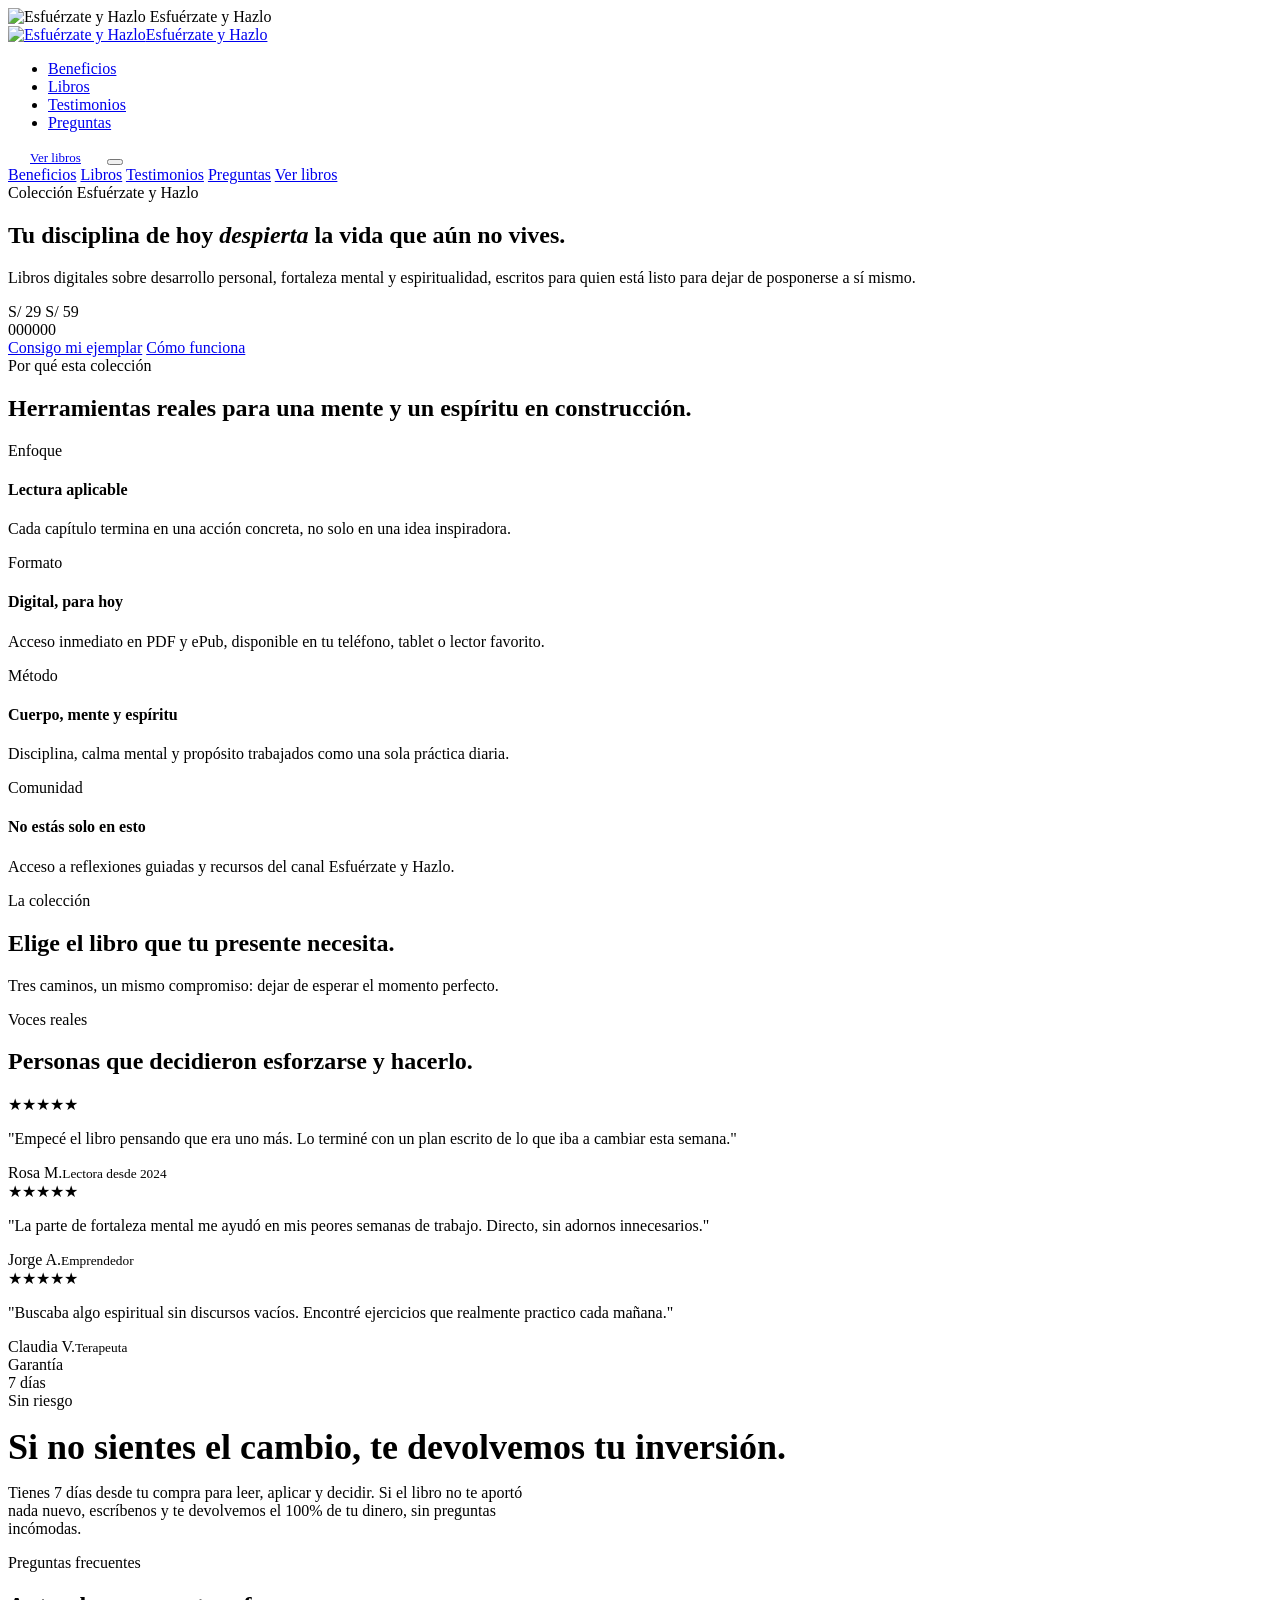
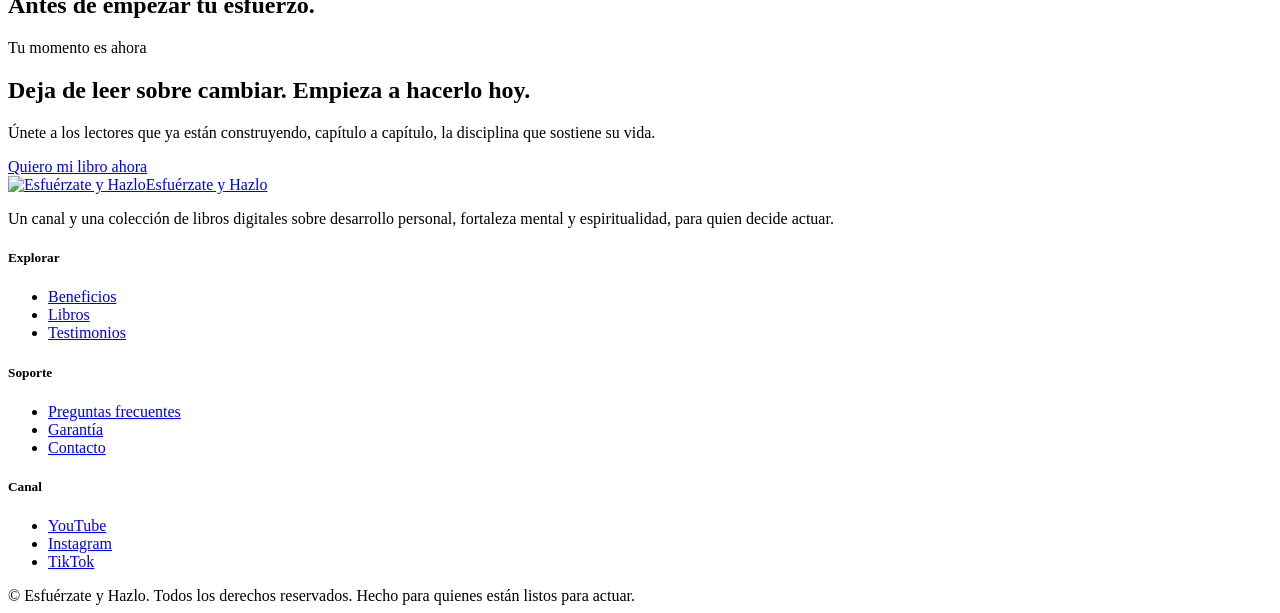
==== index.html @ 5c6d928e "Add files via upload subir al final" ====
<!DOCTYPE html>
<html lang="es">
<head>
<meta charset="UTF-8">
<meta name="viewport" content="width=device-width, initial-scale=1.0">
<title>Esfuérzate y Hazlo — Libros para transformar tu mente y tu espíritu</title>
<meta name="description" content="Libros digitales de desarrollo personal, fortaleza mental y espiritualidad. Esfuérzate y Hazlo: la disciplina que despierta tu propósito.">
<meta property="og:title" content="Esfuérzate y Hazlo">
<meta property="og:description" content="Libros digitales para transformar tu mente, tu disciplina y tu espíritu.">
<meta property="og:type" content="website">
<link rel="preconnect" href="https://fonts.googleapis.com">
<link rel="preconnect" href="https://fonts.gstatic.com" crossorigin>
<link href="https://fonts.googleapis.com/css2?family=Fraunces:ital,opsz,wght@0,9..144,300;0,9..144,500;0,9..144,600;1,9..144,500&family=Work+Sans:wght@300;400;500;600&display=swap" rel="stylesheet">
<link rel="stylesheet" href="css/style.css">
</head>
<body>

<div class="splash" id="splash">
  <img src="img/logo.png" alt="Esfuérzate y Hazlo">
  <span class="eyebrow">Esfuérzate y Hazlo</span>
</div>

<header id="header">
  <div class="wrap">
    <a href="#" class="logo"><img src="img/logo.png" alt="Esfuérzate y Hazlo">Esfuérzate y Hazlo</a>
    <nav>
      <ul>
        <li><a href="#beneficios">Beneficios</a></li>
        <li><a href="#libros">Libros</a></li>
        <li><a href="#testimonios">Testimonios</a></li>
        <li><a href="#faq">Preguntas</a></li>
      </ul>
    </nav>
    <a href="#libros" class="btn btn-gold" style="padding:11px 22px; font-size:13px;">Ver libros</a>
    <button class="nav-toggle" id="navToggle" aria-label="Abrir menú" aria-expanded="false">
      <span></span><span></span><span></span>
    </button>
  </div>
</header>

<div class="mobile-nav" id="mobileNav">
  <a href="#beneficios">Beneficios</a>
  <a href="#libros">Libros</a>
  <a href="#testimonios">Testimonios</a>
  <a href="#faq">Preguntas</a>
  <a href="#libros" class="btn btn-gold">Ver libros</a>
</div>

<!-- HERO -->
<section class="hero">
  <div class="hero-bg" id="heroBg"></div>
  <div class="hero-grain"></div>
  <div class="wrap">
    <div class="hero-copy">
      <span class="eyebrow">Colección Esfuérzate y Hazlo</span>
      <h1>Tu disciplina de hoy <em>despierta</em> la vida que aún no vives.</h1>
      <p class="lede">Libros digitales sobre desarrollo personal, fortaleza mental y espiritualidad, escritos para quien está listo para dejar de posponerse a sí mismo.</p>

      <div class="hero-offer">
        <div class="price-box">
          <span class="price-now" id="heroPrice">S/ 29</span>
          <span class="price-old" id="heroPriceOld">S/ 59</span>
        </div>
        <div class="countdown" id="countdown">
          <span id="cd-h">00</span><span id="cd-m">00</span><span id="cd-s">00</span>
        </div>
      </div>

      <div class="hero-cta">
        <a href="#libros" class="btn btn-gold" id="heroBtn">Consigo mi ejemplar</a>
        <a href="#beneficios" class="btn btn-ghost">Cómo funciona</a>
      </div>
    </div>

    <div class="hero-visual">
      <div class="book-stage" id="bookStage"></div>
      <div class="indicators" id="indicators"></div>
    </div>
  </div>
</section>
<div class="horizon"></div>

<!-- BENEFICIOS -->
<section class="beneficios" id="beneficios">
  <div class="wrap">
    <div class="section-head reveal">
      <span class="eyebrow">Por qué esta colección</span>
      <h2>Herramientas reales para una mente y un espíritu en construcción.</h2>
    </div>
  </div>
  <div class="wrap">
    <div class="ben-grid reveal">
      <div class="ben-item">
        <span class="num">Enfoque</span>
        <h4>Lectura aplicable</h4>
        <p>Cada capítulo termina en una acción concreta, no solo en una idea inspiradora.</p>
      </div>
      <div class="ben-item">
        <span class="num">Formato</span>
        <h4>Digital, para hoy</h4>
        <p>Acceso inmediato en PDF y ePub, disponible en tu teléfono, tablet o lector favorito.</p>
      </div>
      <div class="ben-item">
        <span class="num">Método</span>
        <h4>Cuerpo, mente y espíritu</h4>
        <p>Disciplina, calma mental y propósito trabajados como una sola práctica diaria.</p>
      </div>
      <div class="ben-item">
        <span class="num">Comunidad</span>
        <h4>No estás solo en esto</h4>
        <p>Acceso a reflexiones guiadas y recursos del canal Esfuérzate y Hazlo.</p>
      </div>
    </div>
  </div>
</section>

<!-- PRODUCTOS -->
<section id="libros">
  <div class="wrap">
    <div class="section-head reveal">
      <span class="eyebrow">La colección</span>
      <h2>Elige el libro que tu presente necesita.</h2>
      <p>Tres caminos, un mismo compromiso: dejar de esperar el momento perfecto.</p>
    </div>
    <div class="productos-grid reveal" id="productGrid"></div>
  </div>
</section>

<!-- TESTIMONIOS -->
<section class="testimonios" id="testimonios">
  <div class="wrap">
    <div class="section-head reveal">
      <span class="eyebrow">Voces reales</span>
      <h2>Personas que decidieron esforzarse y hacerlo.</h2>
    </div>
  </div>
  <div class="wrap">
    <div class="test-grid reveal">
      <div class="test-item">
        <span class="stars">★★★★★</span>
        <p>"Empecé el libro pensando que era uno más. Lo terminé con un plan escrito de lo que iba a cambiar esta semana."</p>
        <div class="test-person">
          <div class="avatar"></div>
          <div><span>Rosa M.</span><small>Lectora desde 2024</small></div>
        </div>
      </div>
      <div class="test-item">
        <span class="stars">★★★★★</span>
        <p>"La parte de fortaleza mental me ayudó en mis peores semanas de trabajo. Directo, sin adornos innecesarios."</p>
        <div class="test-person">
          <div class="avatar"></div>
          <div><span>Jorge A.</span><small>Emprendedor</small></div>
        </div>
      </div>
      <div class="test-item">
        <span class="stars">★★★★★</span>
        <p>"Buscaba algo espiritual sin discursos vacíos. Encontré ejercicios que realmente practico cada mañana."</p>
        <div class="test-person">
          <div class="avatar"></div>
          <div><span>Claudia V.</span><small>Terapeuta</small></div>
        </div>
      </div>
    </div>
  </div>
</section>

<!-- GARANTIA -->
<section class="garantia">
  <div class="wrap">
    <div class="seal reveal">Garantía<br>7 días</div>
    <div class="reveal">
      <span class="eyebrow">Sin riesgo</span>
      <h2 style="font-size:clamp(26px,3vw,36px); margin:16px 0 14px;">Si no sientes el cambio, te devolvemos tu inversión.</h2>
      <p style="color:var(--cream-dim); max-width:520px;">Tienes 7 días desde tu compra para leer, aplicar y decidir. Si el libro no te aportó nada nuevo, escríbenos y te devolvemos el 100% de tu dinero, sin preguntas incómodas.</p>
    </div>
  </div>
</section>

<!-- FAQ -->
<section id="faq">
  <div class="wrap" style="max-width:820px;">
    <div class="section-head reveal">
      <span class="eyebrow">Preguntas frecuentes</span>
      <h2>Antes de empezar tu esfuerzo.</h2>
    </div>
    <div class="faq-list reveal" id="faqList"></div>
  </div>
</section>

<!-- CTA FINAL -->
<section class="cta-final">
  <div class="wrap">
    <span class="eyebrow" style="justify-content:center;">Tu momento es ahora</span>
    <h2>Deja de leer sobre cambiar. Empieza a hacerlo hoy.</h2>
    <p>Únete a los lectores que ya están construyendo, capítulo a capítulo, la disciplina que sostiene su vida.</p>
    <a href="#libros" class="btn btn-gold">Quiero mi libro ahora</a>
  </div>
</section>

<footer>
  <div class="wrap">
    <div class="foot-grid">
      <div class="foot-brand">
        <a href="#" class="logo"><img src="img/logo.png" alt="Esfuérzate y Hazlo">Esfuérzate y Hazlo</a>
        <p>Un canal y una colección de libros digitales sobre desarrollo personal, fortaleza mental y espiritualidad, para quien decide actuar.</p>
      </div>
      <div class="foot-col">
        <h5>Explorar</h5>
        <ul>
          <li><a href="#beneficios">Beneficios</a></li>
          <li><a href="#libros">Libros</a></li>
          <li><a href="#testimonios">Testimonios</a></li>
        </ul>
      </div>
      <div class="foot-col">
        <h5>Soporte</h5>
        <ul>
          <li><a href="#faq">Preguntas frecuentes</a></li>
          <li><a href="#">Garantía</a></li>
          <li><a href="#">Contacto</a></li>
        </ul>
      </div>
      <div class="foot-col">
        <h5>Canal</h5>
        <ul>
          <li><a href="#">YouTube</a></li>
          <li><a href="#">Instagram</a></li>
          <li><a href="#">TikTok</a></li>
        </ul>
      </div>
    </div>
    <div class="foot-bottom">
      <span>© <span id="year"></span> Esfuérzate y Hazlo. Todos los derechos reservados.</span>
      <span>Hecho para quienes están listos para actuar.</span>
    </div>
  </div>
</footer>

<script src="js/site.js"></script>
<script src="js/home.js"></script>
</body>
</html>
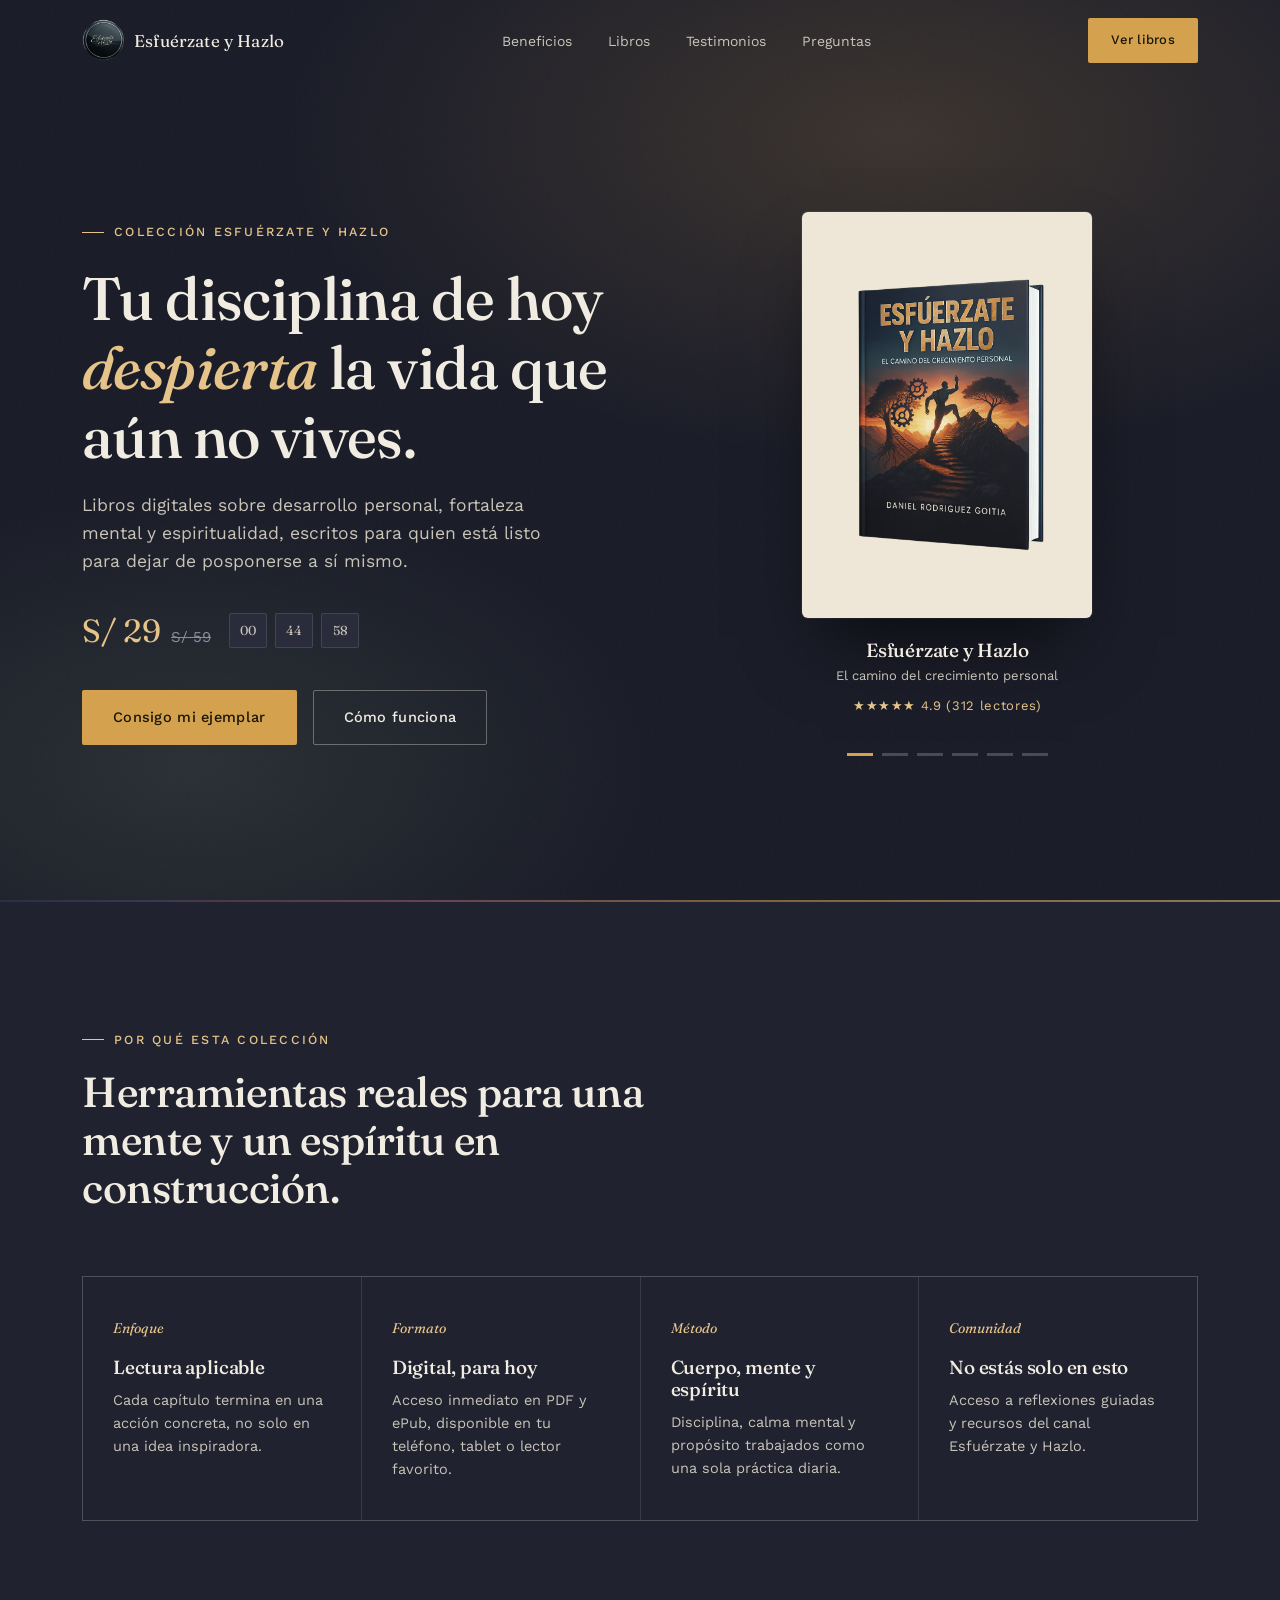
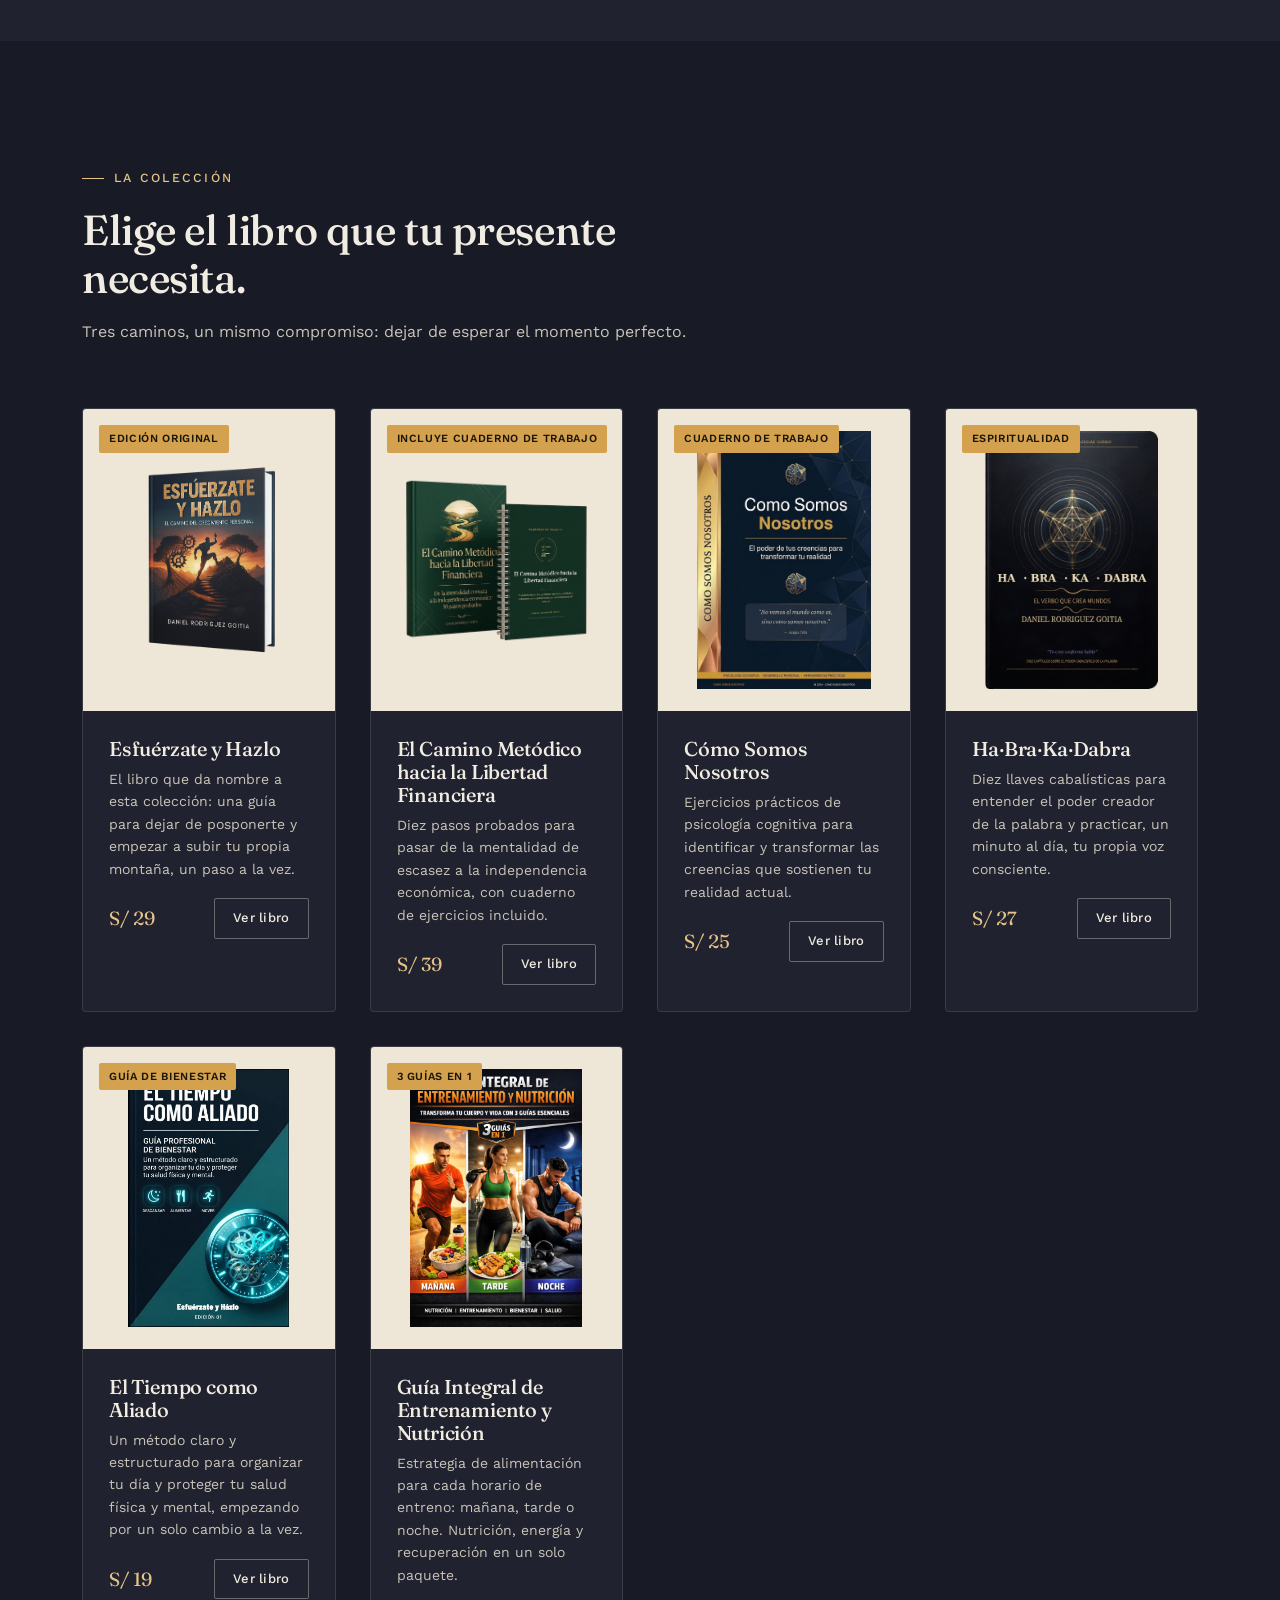
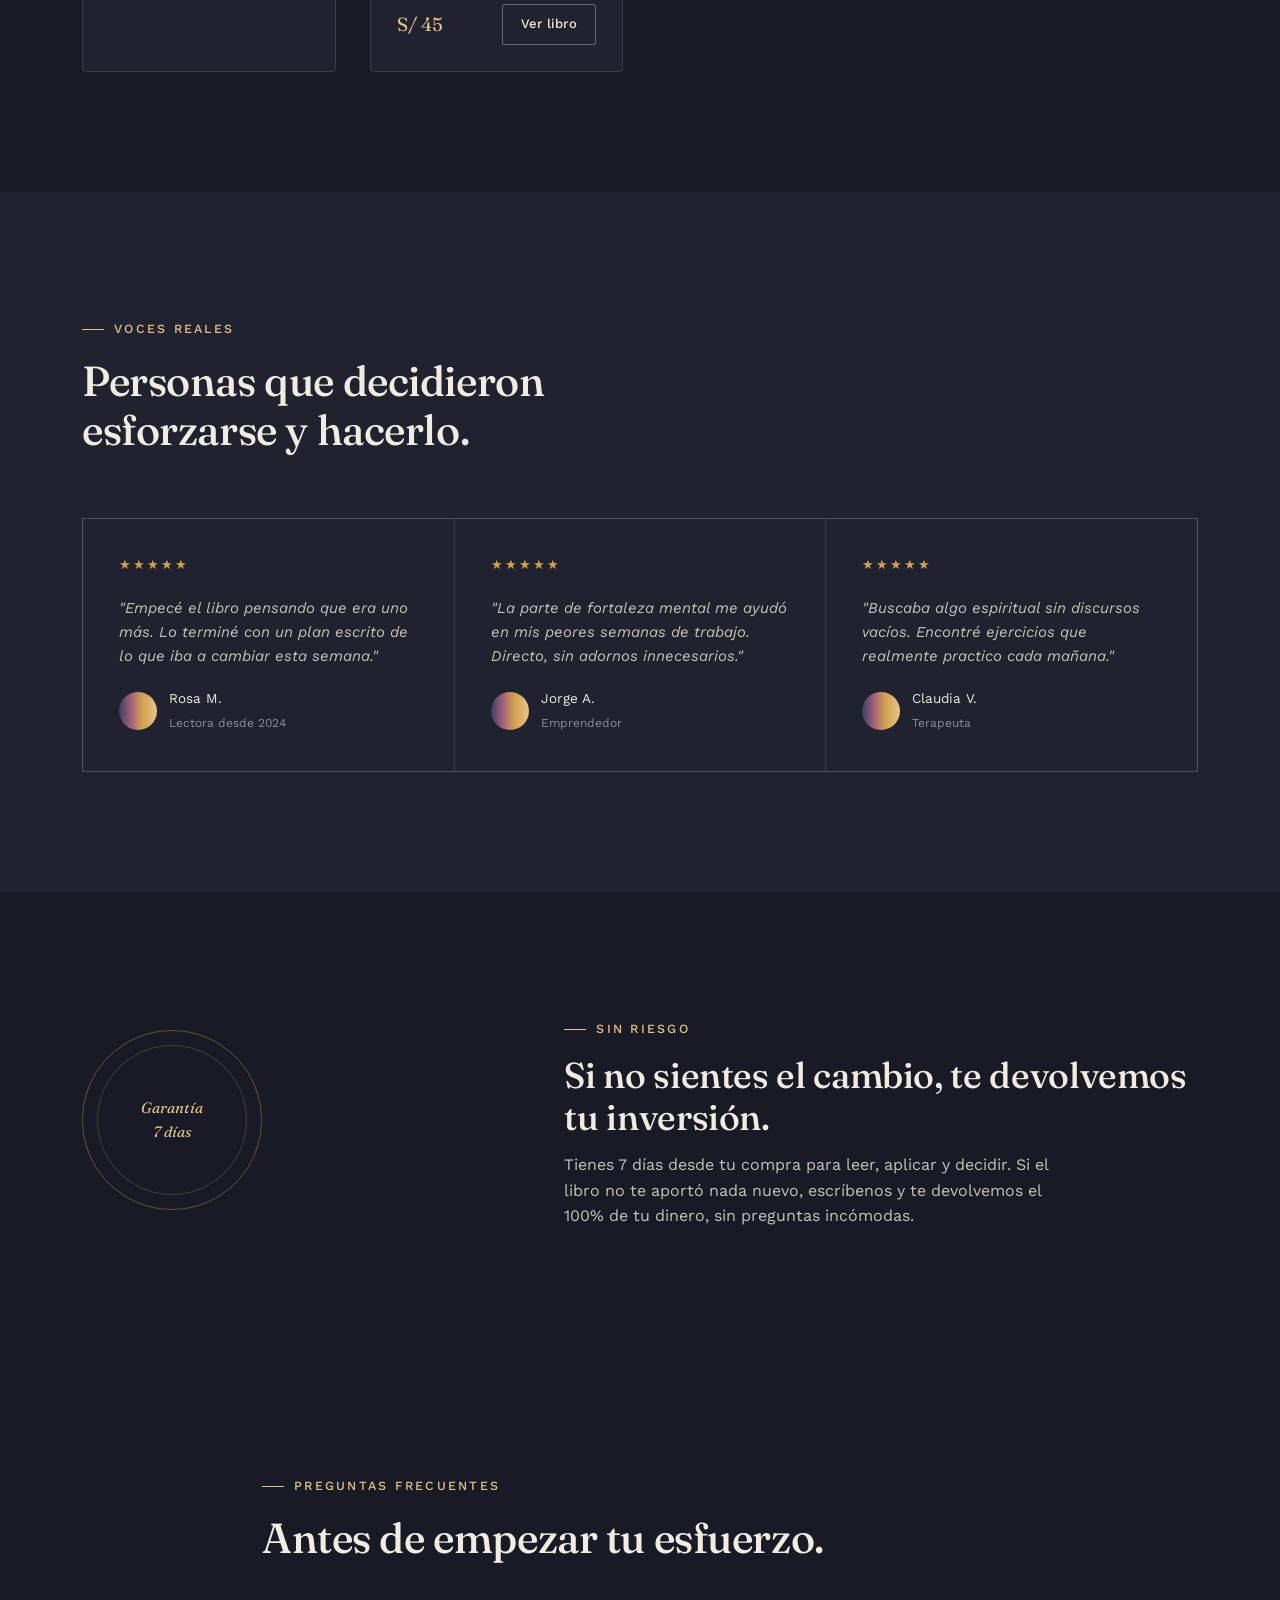
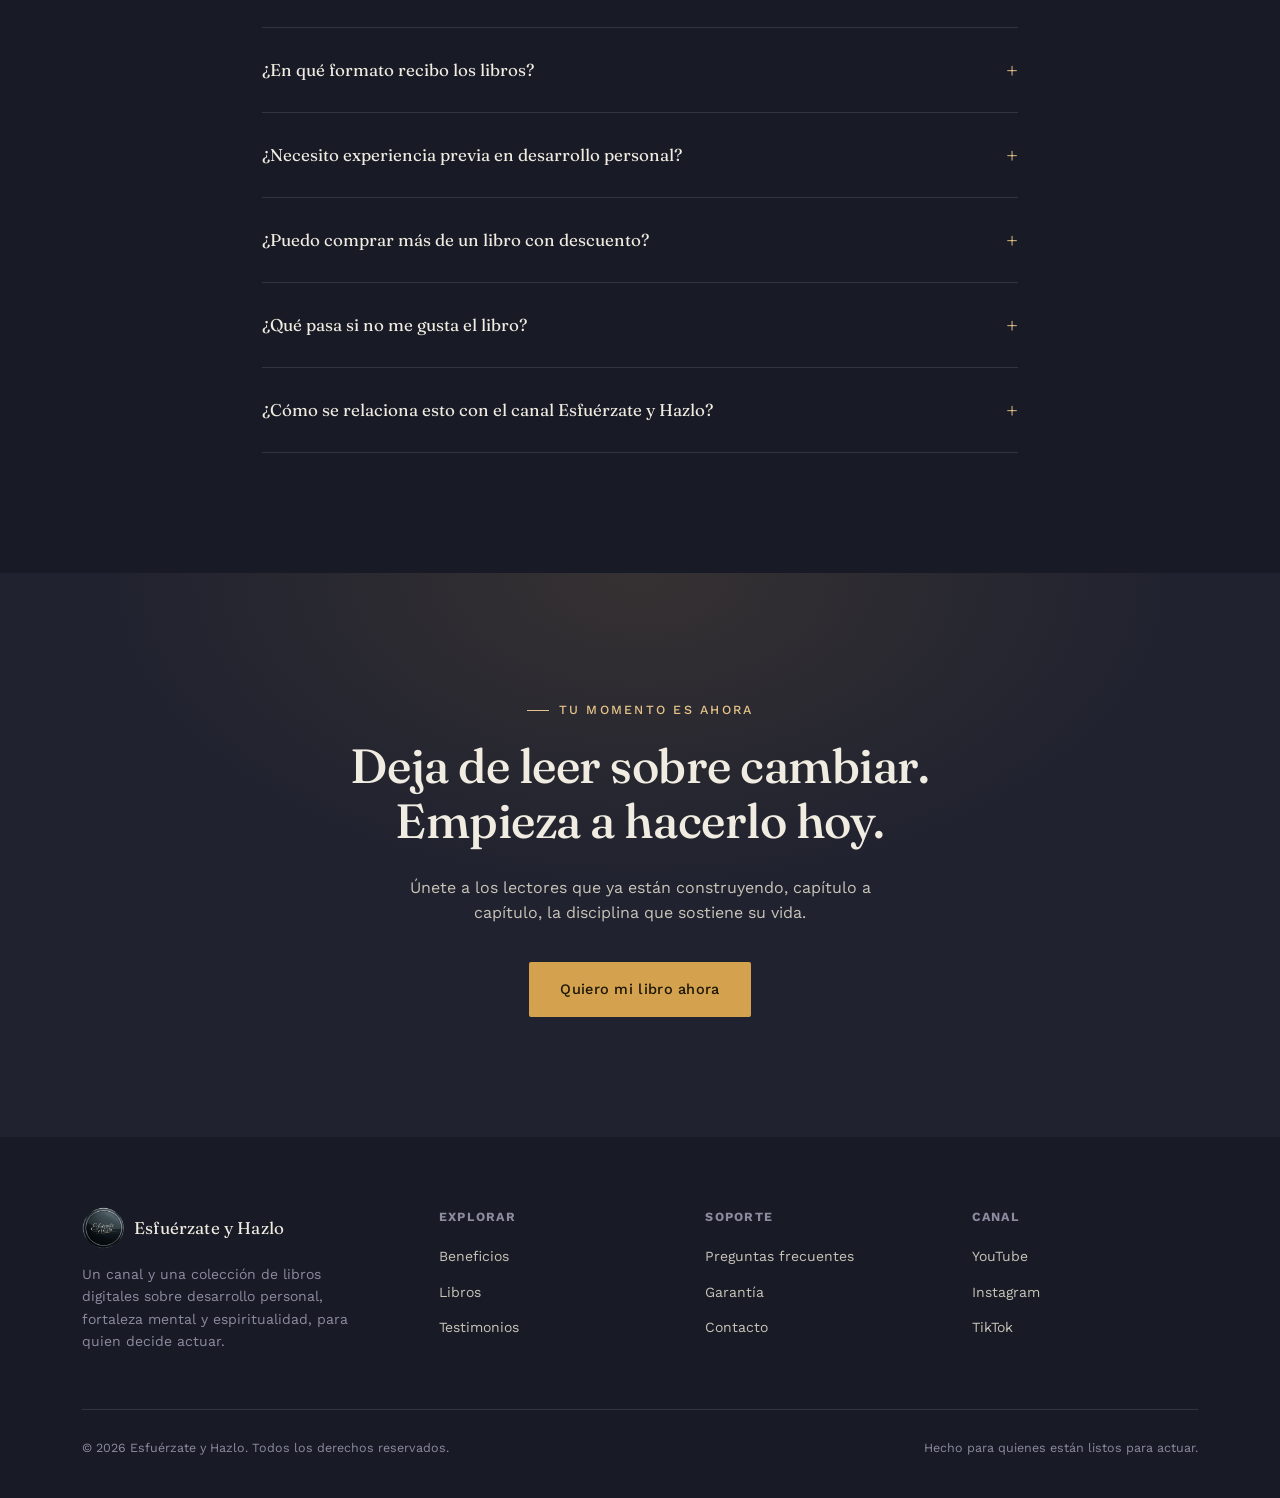
==== commit b0651f26: "Add files via upload actualizacion" ====
--- a/index.html
+++ b/index.html
@@ -225,7 +225,7 @@
         <ul>
           <li><a href="#">YouTube</a></li>
           <li><a href="#">Instagram</a></li>
-          <li><a href="#">TikTok</a></li>
+          <li><a href="https://www.tiktok.com/@esfuerzateyhazlo" target="_blank" rel="noopener">TikTok</a></li>
         </ul>
       </div>
     </div>
--- a/css/style.css
+++ b/css/style.css
@@ -0,0 +1,332 @@
+:root{
+    --ink:#181a26;
+    --ink-2:#20222f;
+    --ink-3:#2a2c3c;
+    --cream:#f1ece1;
+    --cream-dim:#c9c4b8;
+    --muted:#8d8ba0;
+    --gold:#d4a24e;
+    --gold-soft:#e6c489;
+    --sage:#7e9b76;
+    --sage-soft:#a3bd9a;
+    --line: rgba(241,236,225,0.12);
+    --dawn: linear-gradient(90deg, #3a3f63 0%, #a3617a 32%, #d4a24e 62%, #e6c489 100%);
+    --radius: 2px;
+    --maxw: 1180px;
+  }
+  *{box-sizing:border-box; margin:0; padding:0;}
+  html{scroll-behavior:smooth;}
+  body{
+    background:var(--ink);
+    color:var(--cream);
+    font-family:'Work Sans', sans-serif;
+    font-weight:400;
+    line-height:1.6;
+    -webkit-font-smoothing:antialiased;
+    overflow-x:hidden;
+  }
+  h1,h2,h3,h4{
+    font-family:'Fraunces', serif;
+    font-weight:500;
+    line-height:1.15;
+    letter-spacing:-0.01em;
+  }
+  em{font-style:italic; color:var(--gold-soft);}
+  a{color:inherit; text-decoration:none;}
+  img{max-width:100%; display:block;}
+  .wrap{max-width:var(--maxw); margin:0 auto; padding:0 32px;}
+  .eyebrow{
+    font-size:12.5px; letter-spacing:0.18em; text-transform:uppercase;
+    color:var(--gold-soft); font-weight:500; display:inline-flex; align-items:center; gap:10px;
+  }
+  .eyebrow::before{content:''; width:22px; height:1px; background:var(--gold-soft);}
+  .horizon{ height:2px; width:100%; background:var(--dawn); opacity:0.55; }
+  .btn{
+    display:inline-flex; align-items:center; justify-content:center; gap:8px;
+    padding:15px 30px; font-size:14.5px; font-weight:500; letter-spacing:0.02em;
+    border-radius:var(--radius); cursor:pointer; border:1px solid transparent;
+    transition: transform .35s cubic-bezier(.2,.8,.2,1), background .35s, border-color .35s, color .35s;
+    font-family:'Work Sans', sans-serif;
+  }
+  .btn-gold{ background:var(--gold); color:#1a1608; }
+  .btn-gold:hover{ background:var(--gold-soft); transform:translateY(-2px); }
+  .btn-ghost{ border-color:rgba(241,236,225,0.35); color:var(--cream); background:transparent;}
+  .btn-ghost:hover{ border-color:var(--cream); transform:translateY(-2px); }
+
+  /* HEADER */
+  header{
+    position:fixed; top:0; left:0; right:0; z-index:100;
+    padding:18px 0; background:rgba(24,26,38,0);
+    border-bottom:1px solid rgba(241,236,225,0);
+    transition: background .4s, border-color .4s, padding .4s;
+  }
+  header.scrolled{ background:rgba(20,21,31,0.86); backdrop-filter:blur(10px); border-color:var(--line); padding:12px 0;}
+  header .wrap{ display:flex; align-items:center; justify-content:space-between; }
+  .logo{ font-family:'Fraunces', serif; font-size:17px; letter-spacing:0.01em; display:flex; align-items:center; gap:10px;}
+  .logo img{ height:42px; width:42px; border-radius:50%; display:block; transition:height .3s; }
+  header.scrolled .logo img{ height:36px; width:36px; }
+  nav ul{ list-style:none; display:flex; gap:36px; }
+  nav a{ font-size:14px; color:var(--cream-dim); transition:color .3s; }
+  nav a:hover{ color:var(--gold-soft); }
+
+  /* HAMBURGER + MOBILE MENU */
+  .nav-toggle{
+    display:none; flex-direction:column; justify-content:center; gap:5px; cursor:pointer;
+    background:none; border:none; width:34px; height:34px; z-index:210; position:relative;
+  }
+  .nav-toggle span{ width:24px; height:1.5px; background:var(--cream); transition:transform .35s ease, opacity .3s ease; }
+  .nav-toggle.open span:nth-child(1){ transform:translateY(6.5px) rotate(45deg); }
+  .nav-toggle.open span:nth-child(2){ opacity:0; }
+  .nav-toggle.open span:nth-child(3){ transform:translateY(-6.5px) rotate(-45deg); }
+
+  .mobile-nav{
+    position:fixed; inset:0; z-index:200; background:rgba(15,16,24,0.98); backdrop-filter:blur(14px);
+    display:flex; flex-direction:column; align-items:center; justify-content:center; gap:34px;
+    opacity:0; visibility:hidden; transform:translateY(-12px);
+    transition:opacity .4s ease, transform .4s ease, visibility .4s;
+  }
+  .mobile-nav.open{ opacity:1; visibility:visible; transform:translateY(0); }
+  .mobile-nav a{ font-family:'Fraunces', serif; font-size:26px; color:var(--cream); }
+  .mobile-nav a:hover{ color:var(--gold-soft); }
+  .mobile-nav .btn{ margin-top:10px; }
+
+  /* SPLASH */
+  .splash{
+    position:fixed; inset:0; z-index:500; background:var(--ink);
+    display:flex; align-items:center; justify-content:center; flex-direction:column; gap:18px;
+    transition:opacity .8s ease, visibility .8s ease;
+  }
+  .splash.hide{ opacity:0; visibility:hidden; pointer-events:none; }
+  .splash img{
+    width:120px; height:120px; border-radius:50%;
+    animation: splashPulse 1.8s ease-in-out infinite;
+    box-shadow:0 0 60px rgba(212,162,78,0.25);
+  }
+  .splash .eyebrow{ opacity:0; animation: splashFade .8s ease forwards .4s; }
+  @keyframes splashPulse{ 0%,100%{ transform:scale(1); } 50%{ transform:scale(1.05); } }
+  @keyframes splashFade{ to{ opacity:1; } }
+  @media (prefers-reduced-motion: reduce){
+    .splash img{ animation:none; }
+  }
+
+  /* HERO */
+  .hero{
+    position:relative; min-height:100vh; display:flex; align-items:center;
+    padding:140px 0 80px; overflow:hidden;
+  }
+  .hero-bg{
+    position:absolute; inset:0; z-index:0;
+    background: radial-gradient(ellipse 80% 60% at 70% 15%, rgba(212,162,78,0.18), transparent 60%),
+                radial-gradient(ellipse 60% 50% at 15% 85%, rgba(126,155,118,0.16), transparent 60%),
+                var(--ink);
+    transition: background 1.2s ease;
+  }
+  .hero-grain{position:absolute; inset:0; z-index:1; opacity:.04; pointer-events:none;
+    background-image:url("data:image/svg+xml,%3Csvg xmlns='http://www.w3.org/2000/svg' width='120' height='120'%3E%3Cfilter id='n'%3E%3CfeTurbulence type='fractalNoise' baseFrequency='0.9' numOctaves='2' stitchTiles='stitch'/%3E%3C/filter%3E%3Crect width='100%25' height='100%25' filter='url(%23n)'/%3E%3C/svg%3E");}
+  .hero .wrap{ position:relative; z-index:2; display:grid; grid-template-columns:1.05fr 0.95fr; gap:60px; align-items:center; width:100%;}
+  .hero-copy .eyebrow{ margin-bottom:22px; }
+  .hero-copy h1{ font-size:clamp(38px, 5vw, 60px); margin-bottom:20px; }
+  .hero-copy p.lede{ font-size:17.5px; color:var(--cream-dim); max-width:460px; margin-bottom:30px; }
+  .hero-offer{
+    display:flex; align-items:center; gap:18px; margin-bottom:34px; flex-wrap:wrap;
+  }
+  .price-box{ display:flex; align-items:baseline; gap:10px; }
+  .price-now{ font-family:'Fraunces', serif; font-size:32px; color:var(--gold-soft); }
+  .price-old{ font-size:15px; color:var(--muted); text-decoration:line-through; }
+  .countdown{
+    display:flex; gap:8px; font-family:'Fraunces', serif; font-size:13px; color:var(--cream-dim);
+  }
+  .countdown span{ background:var(--ink-3); border:1px solid var(--line); padding:6px 9px; border-radius:var(--radius); min-width:38px; text-align:center; }
+  .hero-cta{ display:flex; gap:16px; flex-wrap:wrap; }
+
+  .hero-visual{ position:relative; }
+  .book-stage{ position:relative; height:520px; display:flex; align-items:center; justify-content:center; }
+  .book-card{
+    position:absolute; width:290px; opacity:0; transform:scale(.92) translateY(18px);
+    transition: opacity .9s cubic-bezier(.2,.8,.2,1), transform .9s cubic-bezier(.2,.8,.2,1), filter .9s;
+    filter:blur(6px);
+  }
+  .book-card.active{ opacity:1; transform:scale(1) translateY(0); filter:blur(0); z-index:3;}
+  .book-cover{
+    width:100%; aspect-ratio:3/4.2; border-radius:6px; overflow:hidden;
+    box-shadow: 0 40px 70px -20px rgba(0,0,0,0.6), 0 0 0 1px rgba(241,236,225,0.08);
+    display:flex; align-items:center; justify-content:center;
+    background:#eee7d8; padding:14px;
+  }
+  .book-cover img{ width:100%; height:100%; object-fit:contain; }
+  .book-title{ margin-top:22px; text-align:center; }
+  .book-title h3{ font-size:19px; color:var(--cream); }
+  .book-title span{ display:block; font-size:13px; color:var(--cream-dim); margin-top:4px; }
+  .rating{ margin-top:10px; font-size:13px; color:var(--gold-soft); letter-spacing:.05em; text-align:center;}
+  .indicators{ display:flex; gap:9px; justify-content:center; margin-top:28px; }
+  .indicators button{
+    width:26px; height:3px; background:rgba(241,236,225,0.22); border:none; cursor:pointer; transition:background .3s;
+  }
+  .indicators button.active{ background:var(--gold); }
+
+  section{ padding:120px 0; position:relative; }
+  .section-head{ max-width:640px; margin-bottom:64px; }
+  .section-head h2{ font-size:clamp(28px,3.4vw,42px); margin-top:18px; }
+  .section-head p{ color:var(--cream-dim); margin-top:16px; font-size:16px; }
+  .reveal{ opacity:0; transform:translateY(26px); transition:opacity .9s ease, transform .9s cubic-bezier(.2,.8,.2,1); }
+  .reveal.in{ opacity:1; transform:translateY(0); }
+
+  /* BENEFICIOS */
+  .beneficios{ background:var(--ink-2); }
+  .ben-grid{ display:grid; grid-template-columns:repeat(4,1fr); gap:1px; background:var(--line); border:1px solid var(--line); }
+  .ben-item{ background:var(--ink-2); padding:38px 30px; }
+  .ben-item .num{ font-family:'Fraunces', serif; font-style:italic; color:var(--gold-soft); font-size:14px; }
+  .ben-item h4{ font-size:19px; margin:16px 0 10px; }
+  .ben-item p{ font-size:14.5px; color:var(--cream-dim); }
+
+  /* PRODUCTOS */
+  .productos-grid{ display:grid; grid-template-columns:repeat(auto-fit, minmax(250px,1fr)); gap:34px; }
+  .prod-card{
+    background:var(--ink-2); border:1px solid var(--line); border-radius:4px; overflow:hidden;
+    transition: transform .4s cubic-bezier(.2,.8,.2,1), border-color .4s;
+  }
+  .prod-card:hover{ transform:translateY(-8px); border-color:rgba(212,162,78,0.4); }
+  .prod-cover{ aspect-ratio:3/3.6; position:relative; background:#eee7d8; display:flex; align-items:center; justify-content:center; padding:22px; }
+  .prod-cover img{ width:100%; height:100%; object-fit:contain; }
+  .prod-badge{ position:absolute; top:16px; left:16px; background:var(--gold); color:#1a1608; font-size:11px; letter-spacing:.06em; padding:5px 10px; text-transform:uppercase; font-weight:600; border-radius:2px;}
+  .prod-body{ padding:26px; }
+  .prod-body h3{ font-size:20px; margin-bottom:8px; }
+  .prod-body p{ font-size:14px; color:var(--cream-dim); margin-bottom:18px; }
+  .prod-foot{ display:flex; align-items:center; justify-content:space-between; }
+  .prod-price{ font-family:'Fraunces', serif; color:var(--gold-soft); font-size:19px; }
+  .prod-link{ font-size:13px; color:var(--sage-soft); border-bottom:1px solid transparent; transition:border-color .3s; }
+  .prod-link:hover{ border-color:var(--sage-soft); }
+
+  /* TESTIMONIOS */
+  .testimonios{ background:var(--ink-2); }
+  .test-grid{ display:grid; grid-template-columns:repeat(3,1fr); gap:1px; background:var(--line); border:1px solid var(--line); }
+  .test-item{ background:var(--ink-2); padding:36px; display:flex; flex-direction:column; gap:20px; }
+  .stars{ color:var(--gold); font-size:13px; letter-spacing:2px; }
+  .test-item p{ font-size:15px; color:var(--cream-dim); font-style:italic; }
+  .test-person{ display:flex; align-items:center; gap:12px; margin-top:auto; }
+  .avatar{ width:38px; height:38px; border-radius:50%; background:var(--dawn); }
+  .test-person span{ font-size:13.5px; color:var(--cream); display:block; }
+  .test-person small{ font-size:12px; color:var(--muted); }
+
+  /* GARANTIA */
+  .garantia .wrap{ display:grid; grid-template-columns:0.8fr 1.2fr; gap:60px; align-items:center; }
+  .seal{
+    width:180px; height:180px; border-radius:50%; border:1px solid rgba(212,162,78,0.4);
+    display:flex; align-items:center; justify-content:center; position:relative;
+    font-family:'Fraunces', serif; font-style:italic; color:var(--gold-soft); font-size:15px; text-align:center;
+  }
+  .seal::before{ content:''; position:absolute; inset:14px; border:1px solid rgba(212,162,78,0.25); border-radius:50%; }
+
+  /* FAQ */
+  .faq-list{ border-top:1px solid var(--line); }
+  .faq-item{ border-bottom:1px solid var(--line); }
+  .faq-q{
+    display:flex; align-items:center; justify-content:space-between; padding:26px 0; cursor:pointer;
+    font-size:17px; font-family:'Fraunces', serif;
+  }
+  .faq-q .plus{ font-size:20px; color:var(--gold-soft); transition:transform .35s; font-family:'Work Sans'; font-weight:300; }
+  .faq-item.open .plus{ transform:rotate(45deg); }
+  .faq-a{ max-height:0; overflow:hidden; transition:max-height .5s ease; }
+  .faq-a p{ padding-bottom:24px; color:var(--cream-dim); font-size:15px; max-width:640px; }
+
+  /* CTA FINAL */
+  .cta-final{
+    text-align:center; background:var(--ink-2);
+    background-image: radial-gradient(ellipse 60% 80% at 50% 0%, rgba(212,162,78,0.12), transparent 70%);
+  }
+  .cta-final h2{ font-size:clamp(30px,4vw,48px); max-width:720px; margin:18px auto 26px; }
+  .cta-final p{ color:var(--cream-dim); max-width:520px; margin:0 auto 36px; }
+
+  footer{ padding:70px 0 40px; }
+  .foot-grid{ display:grid; grid-template-columns:1.4fr 1fr 1fr 1fr; gap:40px; margin-bottom:56px; }
+  .foot-brand p{ color:var(--muted); font-size:14px; margin-top:14px; max-width:280px; }
+  .foot-col h5{ font-size:12.5px; letter-spacing:.1em; text-transform:uppercase; color:var(--muted); margin-bottom:16px; }
+  .foot-col ul{ list-style:none; display:flex; flex-direction:column; gap:10px; }
+  .foot-col a{ font-size:14px; color:var(--cream-dim); transition:color .3s; }
+  .foot-col a:hover{ color:var(--gold-soft); }
+  .foot-bottom{ display:flex; justify-content:space-between; padding-top:28px; border-top:1px solid var(--line); font-size:12.5px; color:var(--muted); flex-wrap:wrap; gap:12px;}
+
+  @media (max-width: 900px){
+    nav{ display:none; }
+    header .wrap > .btn-gold{ display:none; }
+    .nav-toggle{ display:flex; }
+    .hero .wrap{ grid-template-columns:1fr; }
+    .book-stage{ height:420px; margin-top:20px;}
+    .ben-grid{ grid-template-columns:repeat(2,1fr); }
+    .productos-grid{ grid-template-columns:1fr; }
+    .test-grid{ grid-template-columns:1fr; }
+    .garantia .wrap{ grid-template-columns:1fr; text-align:center; }
+    .seal{ margin:0 auto; }
+    .foot-grid{ grid-template-columns:1fr 1fr; }
+  }
+  @media (max-width: 520px){
+    .wrap{ padding:0 20px; }
+    section{ padding:80px 0; }
+    .ben-grid{ grid-template-columns:1fr; }
+    .foot-grid{ grid-template-columns:1fr; }
+    .hero-offer{ flex-direction:column; align-items:flex-start; }
+  }
+  @media (prefers-reduced-motion: reduce){
+    *{ transition-duration:0.01ms !important; animation-duration:0.01ms !important; }
+  }
+
+/* ============ PÁGINAS DE DETALLE DE LIBRO ============ */
+.breadcrumb{ padding:120px 0 0; font-size:13px; color:var(--muted); }
+.breadcrumb a{ color:var(--cream-dim); transition:color .3s; }
+.breadcrumb a:hover{ color:var(--gold-soft); }
+
+.book-hero{ padding:40px 0 100px; }
+.book-hero .wrap{
+  display:grid; grid-template-columns:0.85fr 1.15fr; gap:70px; align-items:center;
+}
+.book-hero-cover{
+  background:#eee7d8; border-radius:8px; padding:26px; display:flex; align-items:center; justify-content:center;
+  box-shadow:0 50px 90px -25px rgba(0,0,0,0.55), 0 0 0 1px rgba(241,236,225,0.08);
+}
+.book-hero-cover img{ width:100%; object-fit:contain; }
+.book-hero-copy .eyebrow{ margin-bottom:20px; }
+.book-hero-copy h1{ font-size:clamp(32px,4.2vw,50px); margin-bottom:14px; }
+.book-hero-copy .subtitle{ font-size:17px; color:var(--cream-dim); margin-bottom:26px; max-width:520px; }
+.book-hero-copy .author{ font-size:13px; color:var(--muted); margin-bottom:30px; letter-spacing:.04em; }
+.book-stars{ color:var(--gold); font-size:13px; letter-spacing:2px; margin-bottom:18px; display:block; }
+.book-price-row{ display:flex; align-items:baseline; gap:14px; margin-bottom:30px; }
+.book-price-row .price-now{ font-size:34px; }
+.book-hero-cta{ display:flex; gap:16px; flex-wrap:wrap; margin-bottom:22px; }
+.book-guarantee-note{ font-size:13px; color:var(--muted); display:flex; align-items:center; gap:8px; }
+.book-guarantee-note::before{ content:'✓'; color:var(--sage-soft); }
+
+.toc-grid{ display:grid; grid-template-columns:repeat(2,1fr); gap:1px; background:var(--line); border:1px solid var(--line); }
+.toc-item{ background:var(--ink-2); padding:28px 30px; display:flex; gap:18px; align-items:flex-start; }
+.toc-item .toc-mark{ font-family:'Fraunces', serif; font-style:italic; color:var(--gold-soft); font-size:15px; min-width:28px; }
+.toc-item h4{ font-size:16.5px; margin-bottom:6px; }
+.toc-item p{ font-size:14px; color:var(--cream-dim); }
+
+.for-who{ background:var(--ink-2); }
+.for-grid{ display:grid; grid-template-columns:1fr 1fr; gap:40px; }
+.for-col h4{ font-size:15px; letter-spacing:.06em; text-transform:uppercase; color:var(--gold-soft); margin-bottom:18px; }
+.for-col ul{ list-style:none; display:flex; flex-direction:column; gap:14px; }
+.for-col li{ font-size:15px; color:var(--cream-dim); padding-left:22px; position:relative; }
+.for-col li::before{ content:'—'; position:absolute; left:0; color:var(--muted); }
+
+.related-books{ background:var(--ink-2); }
+
+@media (max-width: 900px){
+  .book-hero .wrap{ grid-template-columns:1fr; gap:40px; }
+  .book-hero-cover{ max-width:320px; margin:0 auto; }
+  .toc-grid{ grid-template-columns:1fr; }
+  .for-grid{ grid-template-columns:1fr; gap:30px; }
+}
+
+/* ============ SUB-GUÍAS (paquete 3 en 1) ============ */
+.subguide-grid{ display:grid; grid-template-columns:repeat(3,1fr); gap:1px; background:var(--line); border:1px solid var(--line); }
+.subguide-item{ background:var(--ink-2); padding:32px 28px; }
+.subguide-item .subguide-time{ font-family:'Fraunces', serif; font-style:italic; color:var(--gold-soft); font-size:14px; display:block; margin-bottom:14px; }
+.subguide-item h4{ font-size:18px; margin-bottom:10px; }
+.subguide-item p{ font-size:14px; color:var(--cream-dim); margin-bottom:14px; }
+.subguide-item ul{ list-style:none; display:flex; flex-direction:column; gap:8px; }
+.subguide-item li{ font-size:13.5px; color:var(--cream-dim); padding-left:16px; position:relative; }
+.subguide-item li::before{ content:'—'; position:absolute; left:0; color:var(--muted); }
+
+@media (max-width: 900px){
+  .subguide-grid{ grid-template-columns:1fr; }
+}
